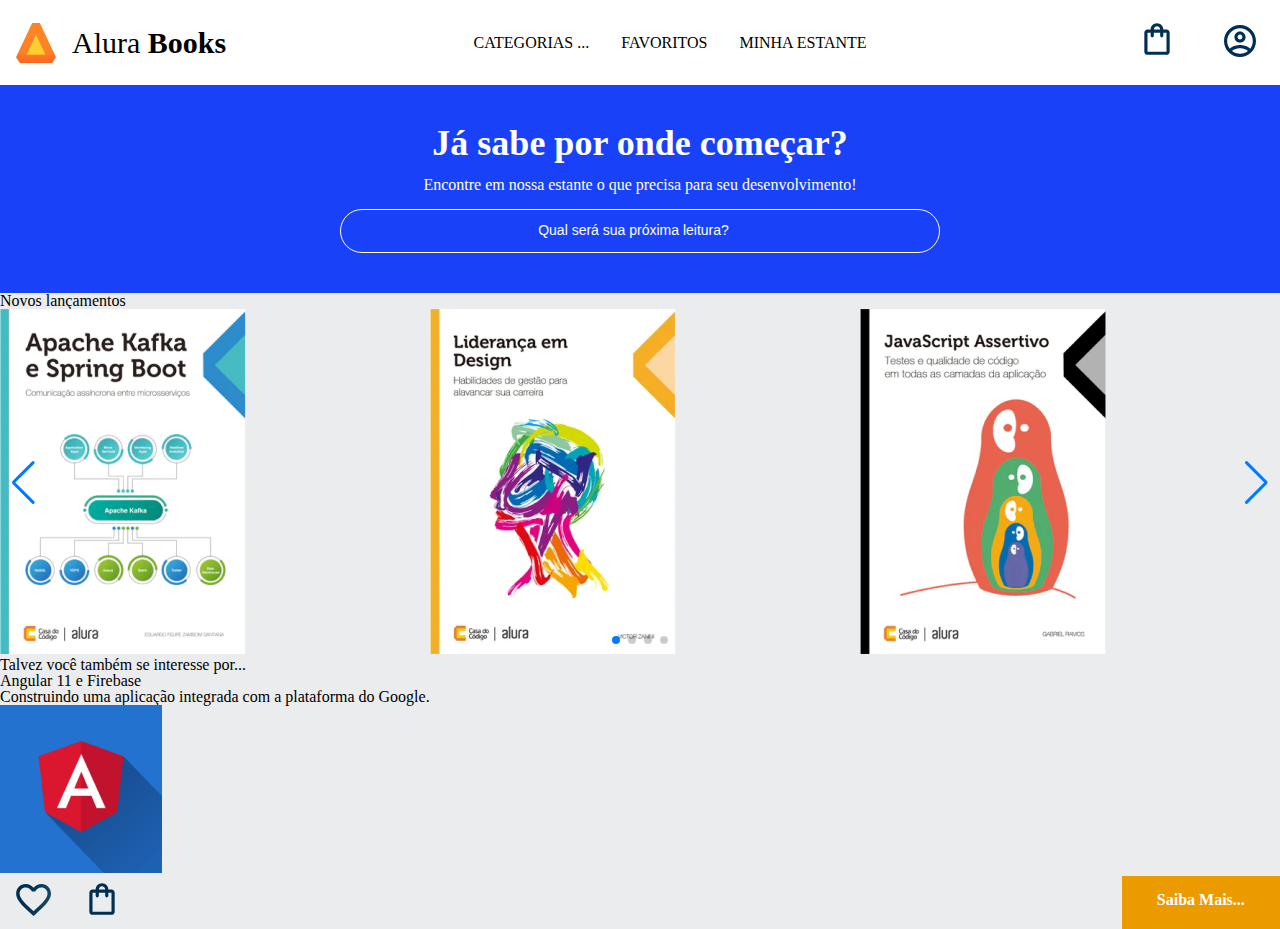
==== index.html @ 568f0d74 "Add files via upload" ====
<!DOCTYPE html>
<html lang="pt-br">
<head>
    <meta charset="UTF-8">
    <meta http-equiv="X-UA-Compatible" content="IE=edge">
    <meta name="viewport" content="width=device-width, initial-scale=1.0">
    <title> Ariane </title>
    <link rel="stylesheet" href="https://unpkg.com/swiper@8/swiper-bundle.min.css" />
    <link rel="stylesheet" href="reset.css">
    <link rel="stylesheet" href="styles.css">
   
</head>
<body>
    <header class="cabeçalho">
        <div class="container">
            <input type="checkbox" id="menu" class="container__botao">
        <label for="menu" class="container__rotulo">
            <span class="cabeçalho__menu-hamburguer container__imagem"></span>
        </label>
        <ul class="lista-menu">
            <li class="lista-menu__titulo">Categorias</li>
            <li class="lista-menu__item">
               <a href="#" class="lista-menu__link">Aventura</a>
            </li>
            <li class="lista-menu__item">
                <a href="#" class="lista-menu__link">Biografia</a>
            </li>
            <li class="lista-menu__item">
                <a href="#" class="lista-menu__link">Ficção Científica</a>
            </li>
            <li class="lista-menu__item">
                <a href="#" class="lista-menu__link">Romance</a>
            </li>
            <li class="lista-menu__item">
                <a href="#" class="lista-menu__link">Vestibular</a>
            </li>
     </ul>     
           <img src="img/Logo.svg" alt="Logo da AluraBooks" class="container__imagem">
           <h1 class="container__titulo"> Alura <b class="container__titulo--negrito">Books </b> </h1><!---->
        </div>


    <ul class="opções">
        <input type="checkbox" id="opções-menu" class="opções__botão">
        <label for="opções-menu" class="opções__rotulo">
            <li class="opções__item"> Categorias ...</li>
        </label>
        <ul class="lista-menu"> <!-- essa lista e identica a do menu hamburguer -->
            <li class="lista-menu__item">
                <a href="#" class="lista-menu__link">Programação</a>
            </li>
            <li class="lista-menu__item">
                <a href="#" class="lista-menu__link">Front-end</a>
            </li>
            <li class="lista-menu__item">
                <a href="#" class="lista-menu__link">Infraestrutura</a>
            </li>
            <li class="lista-menu__item">
                <a href="#" class="lista-menu__link">Business</a>
            </li>
            <li class="lista-menu__item">
                <a href="#" class="lista-menu__link">Design & UX</a>
            </li>
        </ul>
        <li class="opções__item"><a href="#" class="opções__link">Favoritos</a></li>
        <li class="opções__item"><a href="#" class="opções__link">Minha estante</a></li>
    </ul>

    <div class="container">
        <a href="#"><img src="img/Favoritos.svg" alt="" class="container__imagem container__imagem-transparente"></a><!-- add img transparente class-->
            <a href="#"><img src="img/Compras.svg" alt="" class="container__imagem"></a>
            <p class="container__texto"> Minhas Compras </p>
            <a href="#"><img src="img/Usuário.svg" alt="" class="container__imagem"></a>
            <p class="container__texto"> Meu Perfil </p>
        </div>
    </header>
    
    <section class="banner">
        <h2 class="banner__titulo"> Já sabe por onde começar?</h2>
        <p class="banner__texto">
            Encontre em nossa estante o que precisa para seu desenvolvimento!
        </p>
        <input type="search" class="banner__pesquisa" placeholder="Qual será sua próxima leitura?">       
    </section>
    <section class="carrossel">
        <h2 class="carrossel__titulo">Novos lançamentos</h2>
        <div class="carrossel__container">
        <div class="swiper">
        <div class="swiper-pagination"></div>
        
        <div class="swiper-wrapper">
     <!-- Slides -->
     <div class="swiper-slide"><img src="img/ApacheKafka.png"
     alt="Livro sobre apache kafka e spring boot da alura books"></div>
     <div class="swiper-slide"><img src="img/Liderança.png"
     alt="Livro sobre liderança em design da alura books"></div>
     <div class="swiper-slide"><img src="img/Javascript.png"
     alt="Livro sobre javascript assertivo da alurabooks"></div>
     <div class="swiper-slide"><img src="img/Guia Front-end.png" alt="Livro Guia front end"></div>
     <div class="swiper-slide"><img src="img/Portugol.png" alt="Livro sobre portugol"></div>
     <div class="swiper-slide"><img src="img/Acessibilidade.png" alt="livro sobre acessibilidade"></div>
        </div>
        
        <!-- If we need navigation buttons -->
        <div class="swiper-button-prev"></div>
        <div class="swiper-button-next"></div>
     </div>
     <div class=”card”>
        <div class= ”card__descricao”>
            <div class=”descricao”>
                 <h3 class=”descricao_titulo”>Talvez você também se interesse por...</h3>
                 <h2 class=”descricao_titulo-livro”>Angular 11 e Firebase</h2>
                 <p class=”descricao texto”> Construindo uma aplicação integrada com a plataforma do Google. </p>
            </div>
            <img src= "img/Angular.png" class= "descricao__imagem">
        </div>
         <!-- Segunda linha -->
         <div class= "card__botoes">
            <!-- Primeira coluna -->
            <ul class= "botoes">
                <li class= "botoes__item"><img src= "img/Favoritos.svg"  alt= "Favoritar livro"></li>
                <li class= "botoes__item"><img src= "img/Compras.svg"  alt= "Adicionar no carrinho de compras"></li>
            </ul>
            <a href="#" class="botoes__ancora">Saiba Mais...</a>
            </div>
        </div>        
        
        
        </section>

        <script src="https://unpkg.com/swiper@8/swiper-bundle.min.js"></script>
    <script>
        const swiper = new Swiper('.swiper', {
            spaceBetween: 10,
            slidesPerView: 3,
            pagination: {
                el: '.swiper-pagination',
                type: 'bullets',
            },
        });
    </script>

</body>
</html>
---- styles.css ----
@import url(style/header.css);
@import url(style/banner.css);


:root{
    --cor-de-fundo:#EBECEE;/*colocar todas as cores na aula 2*/
    --branco: #ffffff;
    --laranja: #EB9B00;
    --azul-degrade: darkblue;
    --azul: #002F52;
    --preto: #000000;
    --cinza: #474646;
    --cinza-claro: #858585;

}

body{
    background-color: var(--cor-de-fundo);
}
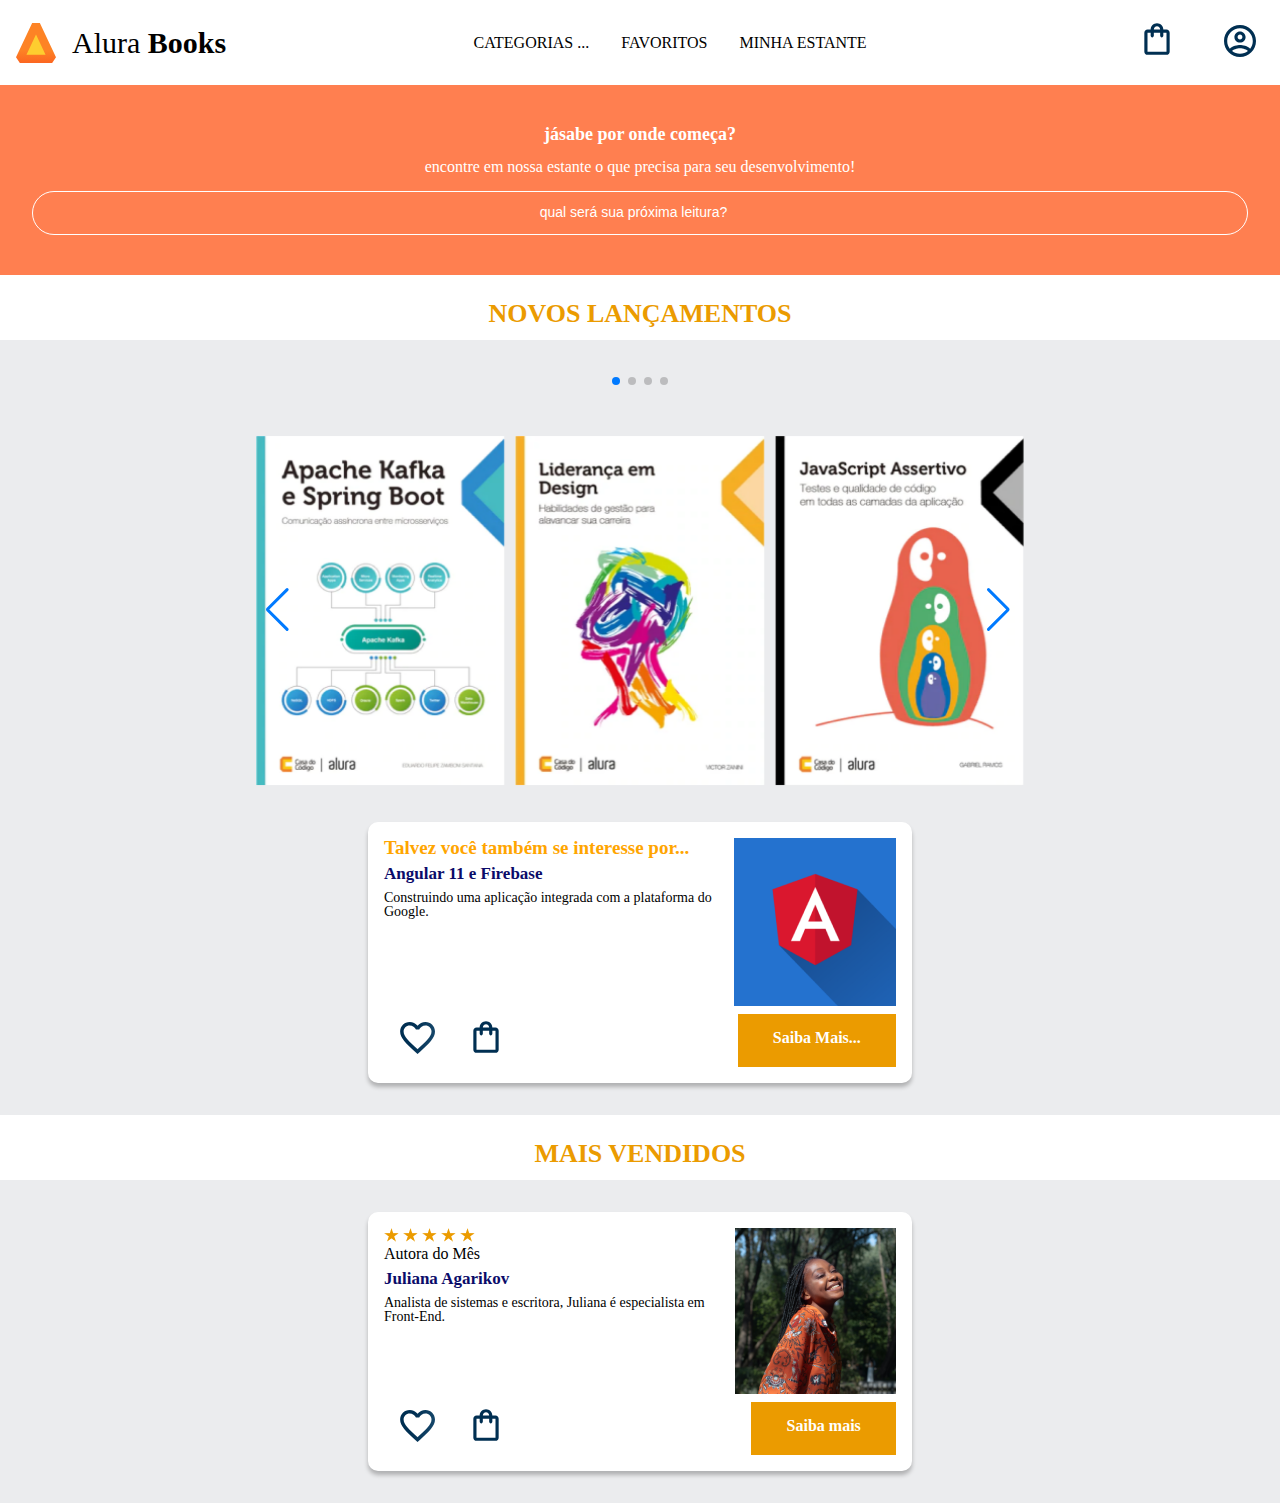
==== commit ed066311: "Add files via upload" ====
--- a/index.html
+++ b/index.html
@@ -1,134 +1,175 @@
 <!DOCTYPE html>
 <html lang="pt-br">
+
 <head>
     <meta charset="UTF-8">
     <meta http-equiv="X-UA-Compatible" content="IE=edge">
     <meta name="viewport" content="width=device-width, initial-scale=1.0">
-    <title> Ariane </title>
+    <title> Alura books leticia </title>
     <link rel="stylesheet" href="https://unpkg.com/swiper@8/swiper-bundle.min.css" />
     <link rel="stylesheet" href="reset.css">
     <link rel="stylesheet" href="styles.css">
-   
 </head>
+ 
 <body>
     <header class="cabeçalho">
         <div class="container">
             <input type="checkbox" id="menu" class="container__botao">
-        <label for="menu" class="container__rotulo">
-            <span class="cabeçalho__menu-hamburguer container__imagem"></span>
-        </label>
-        <ul class="lista-menu">
-            <li class="lista-menu__titulo">Categorias</li>
-            <li class="lista-menu__item">
-               <a href="#" class="lista-menu__link">Aventura</a>
-            </li>
-            <li class="lista-menu__item">
-                <a href="#" class="lista-menu__link">Biografia</a>
-            </li>
-            <li class="lista-menu__item">
-                <a href="#" class="lista-menu__link">Ficção Científica</a>
-            </li>
-            <li class="lista-menu__item">
-                <a href="#" class="lista-menu__link">Romance</a>
-            </li>
-            <li class="lista-menu__item">
-                <a href="#" class="lista-menu__link">Vestibular</a>
-            </li>
-     </ul>     
-           <img src="img/Logo.svg" alt="Logo da AluraBooks" class="container__imagem">
-           <h1 class="container__titulo"> Alura <b class="container__titulo--negrito">Books </b> </h1><!---->
+            <label for="menu" class="container__rotulo">
+                <span class="cabeçalho__menu-hamburguer container__imagem"></span>
+            </label>
+            <ul class="lista-menu">
+                <li class="lista-menu__titulo">Categorias</li>
+                <li class="lista-menu__item">
+                    <a href="#" class="lista-menu__link">Aventura</a>
+                </li>
+                <li class="lista-menu__item">
+                    <a href="#" class="lista-menu__link">Biografia</a>
+                </li>
+                <li class="lista-menu__item">
+                    <a href="#" class="lista-menu__link">Ficção Científica</a>
+                </li>
+                <li class="lista-menu__item">
+                    <a href="#" class="lista-menu__link">Romance</a>
+                </li>
+                <li class="lista-menu__item">
+                    <a href="#" class="lista-menu__link">Vestibular</a>
+                </li>
+            </ul>
+            <img src="img/Logo.svg" alt="Logo da AluraBooks" class="container__imagem">
+            <h1 class="container__titulo"> Alura <b class="container__titulo--negrito">Books </b> </h1><!---->
         </div>
 
 
-    <ul class="opções">
-        <input type="checkbox" id="opções-menu" class="opções__botão">
-        <label for="opções-menu" class="opções__rotulo">
-            <li class="opções__item"> Categorias ...</li>
-        </label>
-        <ul class="lista-menu"> <!-- essa lista e identica a do menu hamburguer -->
-            <li class="lista-menu__item">
-                <a href="#" class="lista-menu__link">Programação</a>
-            </li>
-            <li class="lista-menu__item">
-                <a href="#" class="lista-menu__link">Front-end</a>
-            </li>
-            <li class="lista-menu__item">
-                <a href="#" class="lista-menu__link">Infraestrutura</a>
-            </li>
-            <li class="lista-menu__item">
-                <a href="#" class="lista-menu__link">Business</a>
-            </li>
-            <li class="lista-menu__item">
-                <a href="#" class="lista-menu__link">Design & UX</a>
-            </li>
+        <ul class="opções">
+            <input type="checkbox" id="opções-menu" class="opções__botão">
+            <label for="opções-menu" class="opções__rotulo">
+                <li class="opções__item"> Categorias ...</li>
+            </label>
+            <ul class="lista-menu"> <!-- essa lista e identica a do menu hamburguer -->
+                <li class="lista-menu__item">
+                    <a href="#" class="lista-menu__link">Programação</a>
+                </li>
+                <li class="lista-menu__item">
+                    <a href="#" class="lista-menu__link">Front-end</a>
+                </li>
+                <li class="lista-menu__item">
+                    <a href="#" class="lista-menu__link">Infraestrutura</a>
+                </li>
+                <li class="lista-menu__item">
+                    <a href="#" class="lista-menu__link">Business</a>
+                </li>
+                <li class="lista-menu__item">
+                    <a href="#" class="lista-menu__link">Design & UX</a>
+                </li>
+            </ul>
+            <li class="opções__item"><a href="#" class="opções__link">Favoritos</a></li>
+            <li class="opções__item"><a href="#" class="opções__link">Minha estante</a></li>
         </ul>
-        <li class="opções__item"><a href="#" class="opções__link">Favoritos</a></li>
-        <li class="opções__item"><a href="#" class="opções__link">Minha estante</a></li>
-    </ul>
 
-    <div class="container">
-        <a href="#"><img src="img/Favoritos.svg" alt="" class="container__imagem container__imagem-transparente"></a><!-- add img transparente class-->
+        <div class="container">
+            <a href="#"><img src="img/Favoritos.svg" alt=""
+                    class="container__imagem container__imagem-transparente"></a><!-- add img transparente class-->
             <a href="#"><img src="img/Compras.svg" alt="" class="container__imagem"></a>
             <p class="container__texto"> Minhas Compras </p>
             <a href="#"><img src="img/Usuário.svg" alt="" class="container__imagem"></a>
             <p class="container__texto"> Meu Perfil </p>
         </div>
     </header>
-    
+
     <section class="banner">
-        <h2 class="banner__titulo"> Já sabe por onde começar?</h2>
+        <h2 class="banner__titulo">jásabe por onde começa?</h2>
         <p class="banner__texto">
-            Encontre em nossa estante o que precisa para seu desenvolvimento!
+            encontre em nossa estante o que precisa para seu desenvolvimento!
         </p>
-        <input type="search" class="banner__pesquisa" placeholder="Qual será sua próxima leitura?">       
+        <input type="search" class="banner__pesquisa" name="" placeholder="qual será sua próxima leitura?">
     </section>
+
     <section class="carrossel">
         <h2 class="carrossel__titulo">Novos lançamentos</h2>
         <div class="carrossel__container">
-        <div class="swiper">
-        <div class="swiper-pagination"></div>
-        
-        <div class="swiper-wrapper">
-     <!-- Slides -->
-     <div class="swiper-slide"><img src="img/ApacheKafka.png"
-     alt="Livro sobre apache kafka e spring boot da alura books"></div>
-     <div class="swiper-slide"><img src="img/Liderança.png"
-     alt="Livro sobre liderança em design da alura books"></div>
-     <div class="swiper-slide"><img src="img/Javascript.png"
-     alt="Livro sobre javascript assertivo da alurabooks"></div>
-     <div class="swiper-slide"><img src="img/Guia Front-end.png" alt="Livro Guia front end"></div>
-     <div class="swiper-slide"><img src="img/Portugol.png" alt="Livro sobre portugol"></div>
-     <div class="swiper-slide"><img src="img/Acessibilidade.png" alt="livro sobre acessibilidade"></div>
-        </div>
-        
-        <!-- If we need navigation buttons -->
-        <div class="swiper-button-prev"></div>
-        <div class="swiper-button-next"></div>
-     </div>
-     <div class=”card”>
-        <div class= ”card__descricao”>
-            <div class=”descricao”>
-                 <h3 class=”descricao_titulo”>Talvez você também se interesse por...</h3>
-                 <h2 class=”descricao_titulo-livro”>Angular 11 e Firebase</h2>
-                 <p class=”descricao texto”> Construindo uma aplicação integrada com a plataforma do Google. </p>
+            <div class="swiper">
+                <div class="swiper-pagination"></div>
+
+                <div class="swiper-wrapper">
+                    <!-- Slides -->
+                    <div class="swiper-slide"><img src="img/ApacheKafka.png"
+                            alt="Livro sobre apache kafka e spring boot da alura books"></div>
+                    <div class="swiper-slide"><img src="img/Liderança.png"
+                            alt="Livro sobre liderança em design da alura books"></div>
+                    <div class="swiper-slide"><img src="img/Javascript.png"
+                            alt="Livro sobre javascript assertivo da alurabooks"></div>
+                    <div class="swiper-slide"><img src="img/Guia Front-end.png" alt="Livro Guia front end"></div>
+                    <div class="swiper-slide"><img src="img/Portugol.png" alt="Livro sobre portugol"></div>
+                    <div class="swiper-slide"><img src="img/ApacheKafka.png" alt="livro sobre acessibilidade"></div>
+                </div>
+
+                <!-- If we need navigation buttons -->
+                <div class="swiper-button-prev"></div>
+                <div class="swiper-button-next"></div>
             </div>
-            <img src= "img/Angular.png" class= "descricao__imagem">
-        </div>
-         <!-- Segunda linha -->
-         <div class= "card__botoes">
-            <!-- Primeira coluna -->
-            <ul class= "botoes">
-                <li class= "botoes__item"><img src= "img/Favoritos.svg"  alt= "Favoritar livro"></li>
-                <li class= "botoes__item"><img src= "img/Compras.svg"  alt= "Adicionar no carrinho de compras"></li>
-            </ul>
-            <a href="#" class="botoes__ancora">Saiba Mais...</a>
+            <div class="card">
+                <div class="card__descricao">
+                    <div class="descricao">
+                        <h3 class="descricao__titulo">Talvez você também se interesse por...</h3>
+                        <h2 class="descricao__titulo-livro">Angular 11 e Firebase</h2>
+                        <p class="descricao__texto">
+                            Construindo uma aplicação integrada com a plataforma do Google.
+                        </p>
+                    </div>
+                    <img src="img/Angular.png" class="descricao__imagem">
+                </div>
+                <!--Segunda linha-->
+                <!-- Segunda linha -->
+                <div class= "card__botoes">
+                    <!-- Primeira coluna -->
+                    <ul class= "botoes">
+                        <li class= "botoes__item"><img src= "img/Favoritos.svg"  alt= "Favoritar livro"></li>
+                        <li class= "botoes__item"><img src= "img/Compras.svg"  alt= "Adicionar no carrinho de compras"></li>
+                    </ul>
+                    <a href="#" class="botoes__ancora">Saiba Mais...</a>
+                    </div>
             </div>
-        </div>        
-        
-        
-        </section>
+</div>
+</section>
+            
+            <section class="carrossel">
+                <h2 class="carrossel__titulo">Mais vendidos</h2>
+                    <div class="carrossel__container">
+                        <div class="card">
+                            <!-- 1º linha -->
+                            <div class="card__descricao">
+                                <!-- 1º coluna -->
+                                <div class="descricao">
+                                    <img src="img/Estrelinhas.png" alt="Avaliação 5 estrelas">
+                                    <h3 class="descrica__titulo">Autora do Mês</h3>
+                                    <h2 class="descricao__titulo-livro">Juliana Agarikov</h2>
+                                    <p class="descricao__texto">Analista de sistemas e escritora, Juliana é especialista em
+                                        Front-End.
+                                    </p>
+                                </div>
+                                <!-- 2º coluna -->
+                                <img src="img/Perfil-escritora 1-1.png" class="descrição__imagem">
+                            </div>
+            
+                            <!-- 2º linha -->
+                            <div class="card__botoes">
+                                <!-- 1º coluna -->
+                                <ul class="botoes">
+                                    <li class="botoes__item"><img src="img/Favoritos.svg" alt="Favoritar livro"></li>
+                                    <li class="botoes__item"><img src="img/Compras.svg" alt="Adicionar no carrinho de compras"></li>
+                                </ul>
+                                <!-- 2º coluna -->
+                                <a href="#" class="botoes__ancora">Saiba mais</a>
+                            </div>
+                        </div>
+                    </div>
+                </div>
+            </section>
 
-        <script src="https://unpkg.com/swiper@8/swiper-bundle.min.js"></script>
+    </section>
+    
+    <script src="https://unpkg.com/swiper@8/swiper-bundle.min.js"></script>
     <script>
         const swiper = new Swiper('.swiper', {
             spaceBetween: 10,
@@ -140,5 +181,8 @@
         });
     </script>
 
+
+
 </body>
+
 </html>--- a/styles.css
+++ b/styles.css
@@ -1,7 +1,8 @@
+
+
 @import url(style/header.css);
 @import url(style/banner.css);
-
-
+@import url(style/carrossel.css);
 :root{
     --cor-de-fundo:#EBECEE;/*colocar todas as cores na aula 2*/
     --branco: #ffffff;
@@ -11,6 +12,7 @@
     --preto: #000000;
     --cinza: #474646;
     --cinza-claro: #858585;
+    --azul: #002f52;
 
 }
 
